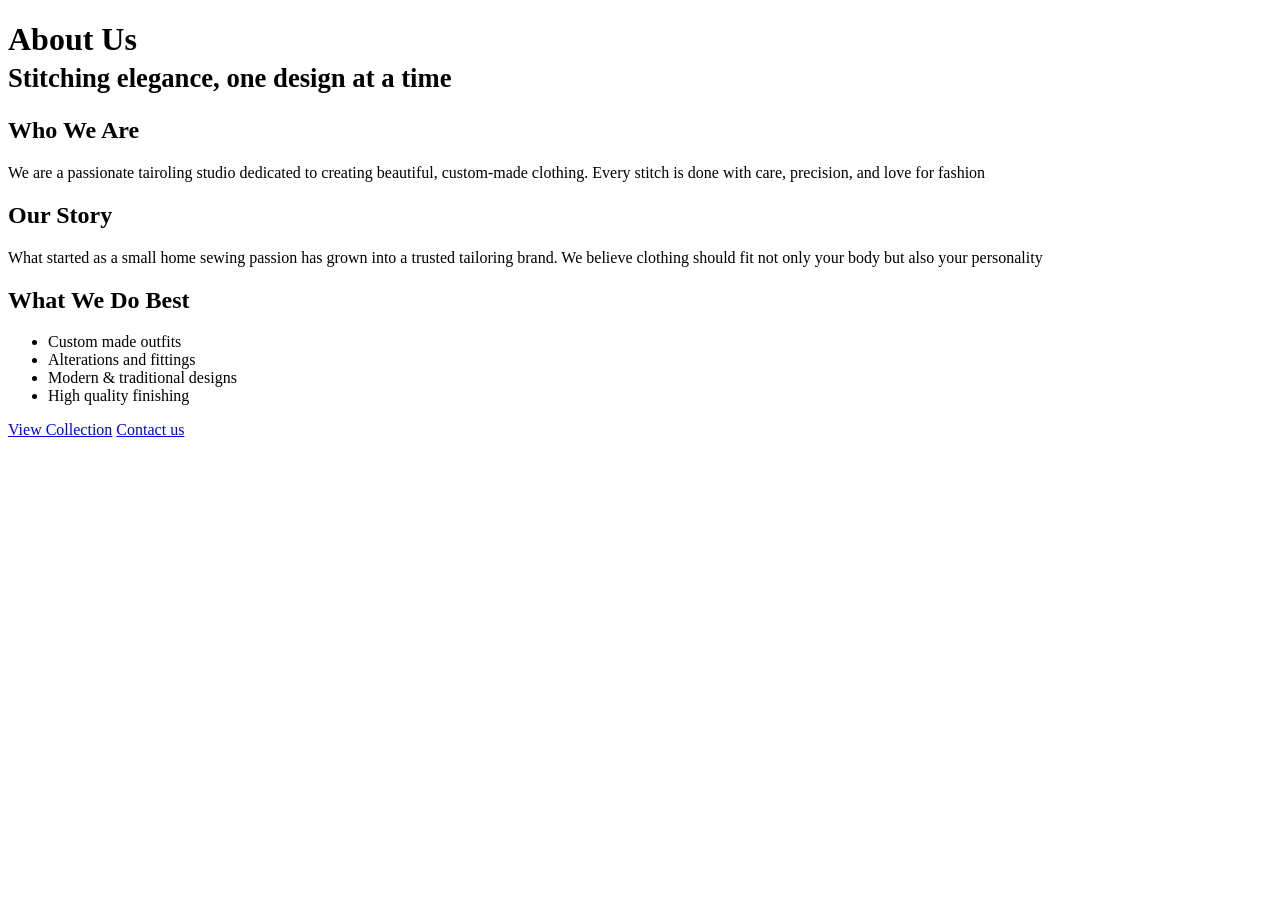
==== About Us.html @ 94d8983e "Add files via upload" ====
<!DOCTYPE html>
<html lang="en">
    <head>
        <meta charset="UTF-8">
        <meta name="viewport"content="width=device-width, initial-scale=1.0">
        <title>
About Us.
        </title>
    </head>
    <body>
<div class="hero">
    <h1>About Us <br> <small>Stitching elegance, one design at a time</small></h1>
</div>
<div class="cont">
    <div class="box">
    <h2>Who We Are</h2>
    <p> We are a passionate tairoling studio dedicated to creating beautiful, custom-made clothing. Every stitch is done with care, precision, and love for fashion</p>
    </div>

<div class="box">
    <h2>Our Story</h2>
    <p>What started as a small home sewing passion has grown into a trusted tailoring brand. We believe clothing should fit not only your body but also your personality</p>
</div>
<div class="box">
    <h2>What We Do Best</h2>
    <ul>
        <li>Custom made outfits</li>
        <li>Alterations and fittings</li>
        <li>Modern & traditional designs</li>
        <li>High quality finishing</li>
    </ul>
</div>
<div class="cta">
    <a href="Collection.html">View Collection</a>
    <a href="Contact Us.html">Contact us</a>
</div>
</div>
    </body>
</html>
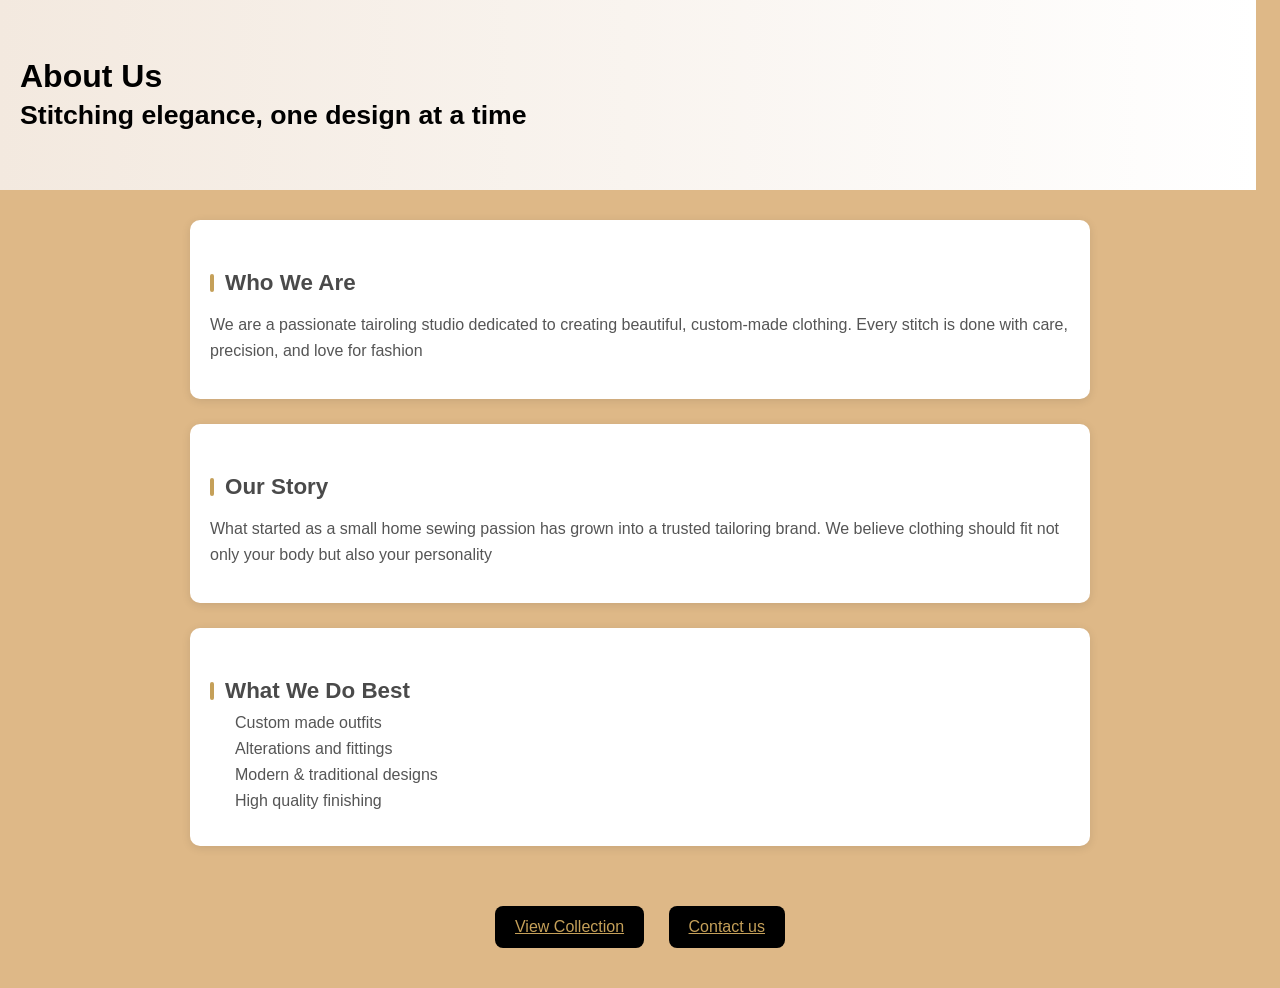
==== commit 7128f12d: "Lord" ====
--- a/About Us.html
+++ b/About Us.html
@@ -1,39 +1,45 @@
-<!DOCTYPE html>
-<html lang="en">
-    <head>
-        <meta charset="UTF-8">
-        <meta name="viewport"content="width=device-width, initial-scale=1.0">
-        <title>
-About Us.
-        </title>
-    </head>
-    <body>
-<div class="hero">
-    <h1>About Us <br> <small>Stitching elegance, one design at a time</small></h1>
-</div>
-<div class="cont">
-    <div class="box">
-    <h2>Who We Are</h2>
-    <p> We are a passionate tairoling studio dedicated to creating beautiful, custom-made clothing. Every stitch is done with care, precision, and love for fashion</p>
-    </div>
-
-<div class="box">
-    <h2>Our Story</h2>
-    <p>What started as a small home sewing passion has grown into a trusted tailoring brand. We believe clothing should fit not only your body but also your personality</p>
-</div>
-<div class="box">
-    <h2>What We Do Best</h2>
-    <ul>
-        <li>Custom made outfits</li>
-        <li>Alterations and fittings</li>
-        <li>Modern & traditional designs</li>
-        <li>High quality finishing</li>
-    </ul>
-</div>
-<div class="cta">
-    <a href="Collection.html">View Collection</a>
-    <a href="Contact Us.html">Contact us</a>
-</div>
-</div>
-    </body>
+<!DOCTYPE html>
+<html lang="en">
+
+<head>
+    <meta charset="UTF-8">
+    <meta name="viewport" content="width=device-width, initial-scale=1.0">
+    <title>
+        About Us.
+    </title>
+    <link rel="stylesheet" href="grace.css">
+</head>
+
+<body>
+    <div class="hero">
+        <h1>About Us <br> <small>Stitching elegance, one design at a time</small></h1>
+    </div>
+    <div class="cont">
+        <div class="box">
+            <h2>Who We Are</h2>
+            <p> We are a passionate tairoling studio dedicated to creating beautiful, custom-made clothing. Every stitch
+                is done with care, precision, and love for fashion</p>
+        </div>
+
+        <div class="box">
+            <h2>Our Story</h2>
+            <p>What started as a small home sewing passion has grown into a trusted tailoring brand. We believe clothing
+                should fit not only your body but also your personality</p>
+        </div>
+        <div class="box">
+            <h2>What We Do Best</h2>
+            <ul class="about-list">
+                <li>Custom made outfits</li>
+                <li>Alterations and fittings</li>
+                <li>Modern & traditional designs</li>
+                <li>High quality finishing</li>
+            </ul>
+        </div>
+        <div class="cta">
+            <a href="Collection.html">View Collection</a>
+            <a href="Contact Us.html">Contact us</a>
+        </div>
+    </div>
+</body>
+
 </html>
--- a/grace.css
+++ b/grace.css
@@ -0,0 +1,613 @@
+body {
+    font-family: 'Gill Sans', 'Gill Sans MT', Calibri, 'Trebuchet MS', sans-serif;
+    background-color: burlywood;
+    margin: 0;
+    padding: 0%;
+}
+
+.front {
+    width: 500px;
+    height: 450px;
+    margin: 30px;
+    padding: 20px;
+    background-color: white;
+    color: black;
+
+}
+
+.sido {
+    margin: 30px;
+}
+
+#first {
+    text-align: center;
+    font-size: medium;
+    font-weight: 600;
+    background-color: #ffffff;
+    color: #000000;
+    border: none;
+    padding: 12px 25px;
+    border-radius: 30px;
+    cursor: pointer;
+    display: flex;
+    align-items: center;
+    gap: 10px;
+    transition: transform 0.3s, background 0.3s;
+}
+
+#first:hover {
+    background: #e0e0e0;
+    transform: translateY(-2px);
+}
+
+.trial {
+    display: flex;
+    gap: 40px;
+}
+
+.social-icons {
+    display: flex;
+    gap: 15px;
+    margin-top: 40px;
+}
+
+.social-icons a {
+    color: #a0a0a0;
+    font-size: 16px;
+    transition: color 0.3s;
+    text-decoration: none;
+}
+
+.social-icons a:hover {
+    color: #ffffff
+}
+
+nav {
+    background-color: rgba(255, 255, 255, 0.3);
+    padding: clamp(10px, 2vw, 20px);
+    display: flex;
+    justify-content: space-between;
+    align-items: center;
+    gap: 2vw;
+    width: 100%;
+    flex-wrap: wrap;
+}
+
+nav a {
+    color: black;
+    text-decoration: none;
+    font-weight: bold;
+}
+
+nav a:hover {
+    text-decoration: underline;
+}
+
+.container {
+    position: relative;
+    display: flex;
+}
+
+.container p {
+    font-size: large;
+}
+
+.collection {
+    padding: 40px;
+    display: grid;
+    grid-template-columns: repeat(auto-fit, minmax(120px, 1fr));
+    gap: 25px;
+}
+
+.product-showcase {
+    position: relative;
+    width: 400px;
+    height: 400px;
+    display: flex;
+    justify-content: center;
+    align-items: center;
+}
+
+.product-slide {
+    position: absolute;
+    width: 100%;
+    height: 100%;
+    opacity: 0;
+    transform: scale(0.9);
+    transform: opacity 0.6s ease-in-out, transform 0.6s ease-in-out;
+    pointer-events: none;
+}
+
+.product-slide.active {
+    opacity: 1;
+    transform: scale(1);
+    pointer-events: auto;
+}
+
+.product-slide img {
+    width: 100%;
+    height: 100%;
+    object-fit: contain;
+    filter: drop-shadow(0 20px 30px rgba(0, 0, 0, 0.5));
+}
+
+.slider-btn {
+    position: absolute;
+    top: 50%;
+    transform: translateY(-50%);
+    background: rgba(255, 255, 255, 0.1);
+    border: 1px solid rgba(255, 255, 255, 0.2);
+    color: #ffffff;
+    width: 45px;
+    height: 45px;
+    border-radius: 50%;
+    cursor: pointer;
+    display: flex;
+    justify-content: center;
+    align-items: center;
+    backdrop-filter: blur(5px);
+    transition: background 0.3s, transform 0.2s;
+    z-index: 10;
+}
+
+.slider-btn:hover {
+    background: rgba(255, 255, 255, 0.3);
+    transform: translateY(-50%) scale(1.05);
+}
+
+.prev-btn {
+    left: -60px;
+}
+
+.next-btn {
+    right: -60px;
+}
+
+.sidebar-right {
+    display: flex;
+    flex-direction: column;
+    align-items: flex-end;
+    gap: 30px;
+}
+
+.item-number {
+    font-size: 28px;
+    font-weight: 700;
+    color: rgba(255, 255, 255, 0.3);
+}
+
+.thumbnails {
+    display: flex;
+    flex-direction: column;
+    gap: 10px;
+}
+
+.thumb {
+    width: 50px;
+    height: 50px;
+    border-radius: 8px;
+    overflow: hidden;
+    cursor: pointer;
+    border: 2px solid transparent;
+    opacity: 0.5;
+    transition: all 0.3s ease;
+}
+
+.thumb img {
+    width: 100%;
+    height: 100%;
+    object-fit: cover;
+}
+
+.thumb.active,
+.thumb:hover {
+    opacity: 1;
+    border-color: #ffffff;
+    transform: scale(1.05);
+}
+
+.card {
+    background: white;
+    border-radius: 10px;
+    overflow: hidden;
+    box-shadow: 0 4px 10px rgba(0, 0, 0, 0.08);
+    transition: 0.3s;
+}
+
+.card:hover {
+    transform: translateY(-5px);
+}
+
+.card img {
+    width: 100%;
+    height: 150px;
+    object-fit: cover;
+}
+
+.card-content {
+    padding: 15px;
+    text-align: center;
+}
+
+.card-content button {
+    padding: 8px 15px;
+    border: none;
+    color: white;
+    background: #a67c52;
+    border-radius: 5px;
+    cursor: pointer;
+}
+
+.card-content button:hover {
+    background: #8b633f;
+}
+
+.card2 {
+    display: grid;
+    grid-template-columns: repeat(auto-fit, minmax(250px, 1fr));
+    gap: 20px;
+}
+
+.card1 {
+    background: #fff;
+    border-radius: 15px;
+    overflow: hidden;
+}
+
+.card1 img {
+    width: 100%;
+    height: 400px;
+    object-fit: cover;
+    padding: 10px;
+}
+
+.hero {
+    display: flex;
+    align-items: center;
+    justify-content: space-between;
+    padding: 20px;
+    background: linear-gradient(to right, #f3e9df, #ffffff);
+    width: 95%;
+    margin: 0;
+    height: 150px;
+}
+
+.hero-text {
+    max-width: 50%;
+}
+
+.hero-text h1 {
+    font-size: 22px;
+    color: #666;
+}
+
+.hero-image {
+    width: 40%;
+    height: 300px;
+    border-radius: 10px
+}
+
+.cta {
+    text-align: center;
+    margin-top: 30px;
+    border-top: 1 px solid #eaeaea;
+    padding-top: 20px;
+}
+
+.cta a {
+    background: black;
+    color: #c5a059;
+    padding: 12px 20px;
+    border-radius: 8px;
+    margin: 10px;
+    display: inline-block;
+    transition: color 0.2s ease;
+}
+
+.cta a:hover {
+    color: #9b7b38;
+    text-decoration: underline;
+}
+
+.box {
+    background: white;
+    padding: 20px;
+    margin-bottom: 25px;
+    border-radius: 10px;
+    box-shadow: 0 2px 10px rgba(0, 0, 0, 0.1);
+}
+
+.box h2 {
+    font-size: 1.4rem;
+    color: #4a4a4a;
+    margin-bottom: 10px;
+    position: relative;
+    padding-left: 15px;
+}
+
+.box h2::before {
+    content: '';
+    position: absolute;
+    left: 0;
+    top: 4px;
+    bottom: 4px;
+    width: 4px;
+    background-color: #c5a059;
+    border-radius: 2px;
+}
+
+.box p {
+    line-height: 1.6;
+    color: #555555;
+    font-size: 1rem;
+}
+
+.about-list {
+    list-style: none;
+    padding: 0;
+    margin-top: 10px;
+}
+
+.about-list li {
+    position: relative;
+    padding-left: 25px;
+    margin-bottom: 8px;
+    color: #555555;
+}
+
+.about-list li::before {
+    content: '';
+    position: absolute;
+    left: 0;
+    color: #c5a059;
+    font-size: 0.8 rem;
+    top: 2px;
+}
+
+h2 {
+    color: #222;
+    margin-top: 30px;
+}
+
+.cont {
+    max-width: 900px;
+    margin: auto;
+    padding: 30px;
+}
+
+.about-container {
+    width: 100%;
+    padding: 20px;
+}
+
+.contact-card {
+    background: #ffffff;
+    padding: 40px;
+    border-radius: 12px;
+    box-shadow: 0 10px 25px rgba(0, 0, 0, 0.05);
+}
+
+.contact-header {
+    text-align: center;
+    margin-bottom: 30px;
+}
+
+.contact-header h1 {
+    font-size: 28px;
+    color: #1a1a1a;
+    margin-bottom: 10px;
+}
+
+.contact-header p {
+    font-size: 15px;
+    color: #666666;
+    line-height: 1.5;
+}
+
+.contact-form {
+    width: 90%;
+    max-width: 400px;
+    margin: 0 auto;
+    color: black;
+    font-family: 'poppins';
+    column-gap: 20px;
+}
+
+.contact-form label {
+    margin-bottom: 8px;
+    font-weight: 600;
+    display: block;
+    font-size: 14px;
+    color: #444444;
+
+}
+
+.contact-form input,
+.contact-form textarea {
+    padding: 12px 15px;
+    border: 1px solid #dcdcdc;
+    border-radius: 8px;
+    outline: none;
+    text-align: center;
+    display: flex;
+    align-items: center;
+    width: 100%;
+    font-size: 15px;
+    color: #333333;
+    background-color: #fafafa;
+    transition: all 0.3s ease;
+}
+
+.contact-form input:focus,
+.contact-form textarea:focus {
+    outline: none;
+    border-color: #4a90e2;
+    background-color: #ffffff;
+    box-shadow: 0 0 0 3px rgba(74, 144, 226, 0.1);
+}
+
+.contact-form textarea {
+    height: 150px;
+    resize: none;
+}
+
+.contact-form button {
+    margin-top: 15px;
+    padding: 10px;
+    border: none;
+    background: #333;
+    color: white;
+    border-radius: 5px;
+    cursor: pointer;
+}
+
+.contact-form button:hover {
+    background: #555;
+}
+
+.nav-icons {
+    display: flex;
+    align-items: center;
+    gap: 20px;
+}
+
+.nav-icons i {
+    font-size: 20px;
+    cursor: pointer;
+}
+
+.features {
+    display: grid;
+    grid-template-columns: repeat(4, 1fr);
+    padding: clamp(10px, 2vw, 20px);
+    background: rgba(255, 255, 255, 0.1);
+    gap: 2vw;
+    min-height: 15vh;
+    width: auto;
+    margin-top: 30px;
+
+}
+
+.feature {
+    display: flex;
+    align-items: center;
+    gap: 2vw;
+}
+
+.feature i {
+    font-size: 24px;
+    color: red;
+}
+
+.feature h3 {
+    margin-bottom: 0.5rem;
+}
+
+.feature p {
+    color: red;
+}
+
+.left {
+    max-width: 900px;
+}
+
+.tag {
+    background: rgba(255, 255, 255, 0.1);
+    padding: 5px 12px;
+    border-radius: 20px;
+    font-weight: 600;
+    color: #e0e0e0;
+    margin-top: 20px;
+}
+
+.left span {
+    color: white;
+}
+
+.left p {
+    font-size: 30px;
+    line-height: 30px;
+    margin-bottom: 35px;
+    color: black;
+}
+
+.left h1 {
+    font-size: 75px;
+    line-height: 85px;
+    margin-bottom: 25px;
+}
+
+.left img {
+    background-color: #b0b0b0;
+}
+
+.hero1 {
+    display: flex;
+    justify-content: space-between;
+    align-items: center;
+    position: relative;
+    flex: 1;
+    padding: 0 5%;
+    gap: 2rem;
+}
+
+
+
+.right {
+    flex: 1;
+    display: flex;
+    justify-content: flex-end;
+}
+
+.right img {
+    width: 100%;
+    max-width: 400px;
+    height: auto;
+    display: block;
+    margin: 0 auto;
+    object-fit: cover;
+}
+
+footer {
+    display: flex;
+    justify-content: space-between;
+    align-items: flex-end;
+    margin: 20px 40px;
+
+}
+
+footer h2 {
+    color: black;
+
+}
+
+@media (max-width:900px) {
+    .right {
+        margin-top: 20px;
+        width: 100%;
+        justify-content: center;
+    }
+
+    .hero {
+        flex-direction: column;
+        text-align: center;
+    }
+
+    .sidebar-right {
+        display: none;
+    }
+
+    .prev-btn {
+        left: 10px;
+    }
+
+    .next-btn {
+        right: 10px;
+    }
+
+    .hero1 {
+        flex-direction: column;
+        text-align: center;
+        padding: 4 rem 5%;
+    }
+}
